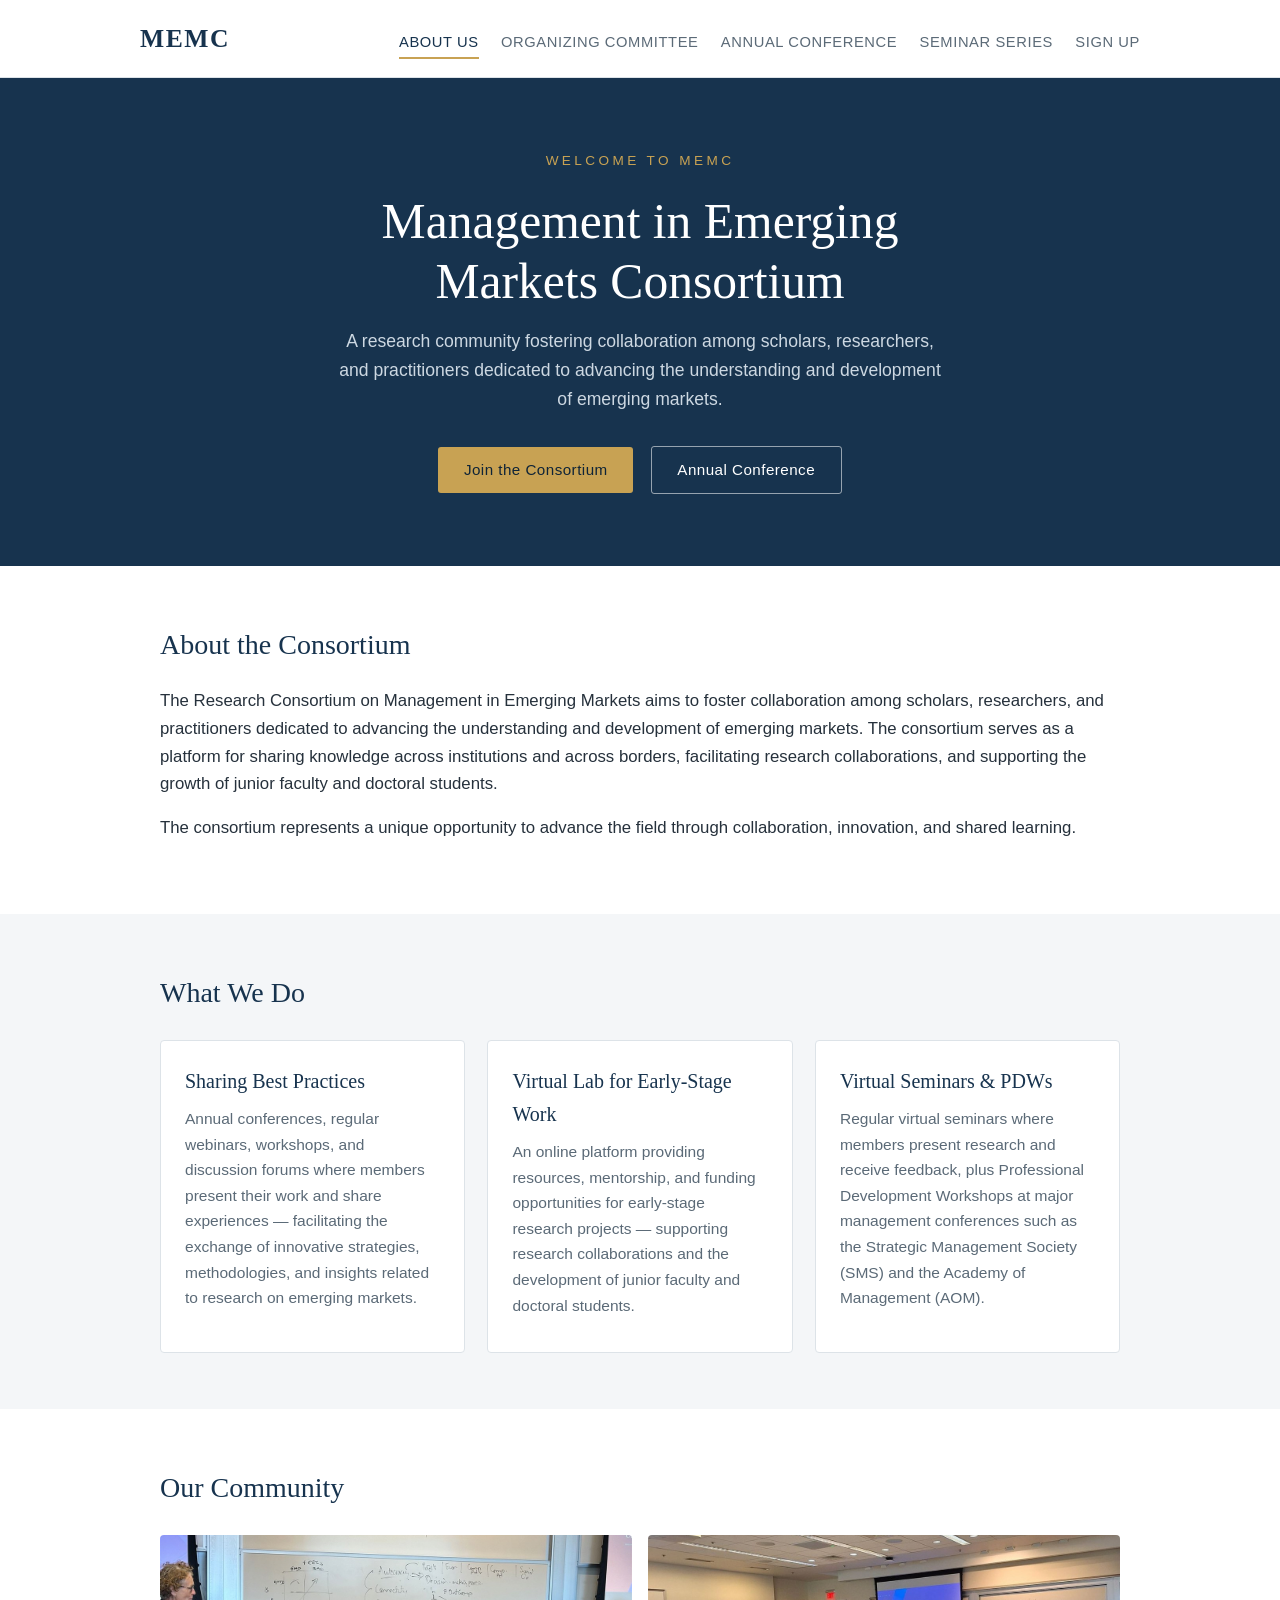
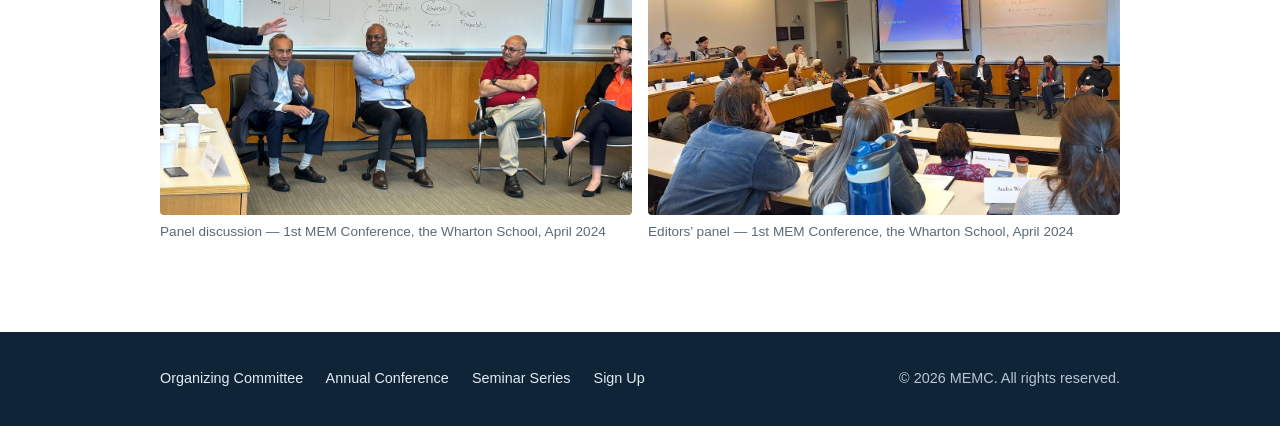
==== docs/index.html @ a93bfbc0 "Replace 2024 conference photos with resized, renamed versions New panel-discussion and editors-panel" ====
<!DOCTYPE html>
<html lang="en">
<head>
  <meta charset="utf-8">
  <meta name="viewport" content="width=device-width, initial-scale=1">
  <title>MEMC — Management in Emerging Markets Consortium</title>
  <meta name="description" content="The Research Consortium on Management in Emerging Markets fosters collaboration among scholars, researchers, and practitioners dedicated to advancing the understanding and development of emerging markets.">
  <link rel="stylesheet" href="css/style.css">
</head>
<body>

<!-- Site navigation. If you change it, make the same change on every page
     (committee.html, conference.html, seminars.html, signup.html). -->
<header>
  <div class="wrap header-inner">
    <a class="wordmark" href="index.html">MEMC</a>
    <nav>
      <a href="index.html" class="current">About Us</a>
      <a href="committee.html">Organizing Committee</a>
      <a href="conference.html">Annual Conference</a>
      <a href="seminars.html">Seminar Series</a>
      <a href="signup.html">Sign Up</a>
    </nav>
  </div>
</header>

<div class="hero">
  <div class="wrap">
    <div class="kicker">Welcome to MEMC</div>
    <h1>Management in Emerging<br>Markets Consortium</h1>
    <p>A research community fostering collaboration among scholars, researchers,
       and practitioners dedicated to advancing the understanding and development
       of emerging markets.</p>
    <a class="btn btn-solid" href="signup.html">Join the Consortium</a>
    <a class="btn btn-ghost" href="conference.html">Annual Conference</a>
  </div>
</div>

<section>
  <div class="wrap">
    <h2>About the Consortium</h2>
    <p>The Research Consortium on Management in Emerging Markets aims to foster
       collaboration among scholars, researchers, and practitioners dedicated to
       advancing the understanding and development of emerging markets. The
       consortium serves as a platform for sharing knowledge across institutions
       and across borders, facilitating research collaborations, and supporting
       the growth of junior faculty and doctoral students.</p>
    <p>The consortium represents a unique opportunity to advance the field
       through collaboration, innovation, and shared learning.</p>
  </div>
</section>

<section class="tint">
  <div class="wrap">
    <h2>What We Do</h2>
    <div class="cards">
      <div class="card">
        <h3>Sharing Best Practices</h3>
        <p>Annual conferences, regular webinars, workshops, and discussion
           forums where members present their work and share experiences —
           facilitating the exchange of innovative strategies, methodologies,
           and insights related to research on emerging markets.</p>
      </div>
      <div class="card">
        <h3>Virtual Lab for Early-Stage Work</h3>
        <p>An online platform providing resources, mentorship, and funding
           opportunities for early-stage research projects — supporting research
           collaborations and the development of junior faculty and doctoral
           students.</p>
      </div>
      <div class="card">
        <h3>Virtual Seminars &amp; PDWs</h3>
        <p>Regular virtual seminars where members present research and receive
           feedback, plus Professional Development Workshops at major management
           conferences such as the Strategic Management Society (SMS) and the
           Academy of Management (AOM).</p>
      </div>
    </div>
  </div>
</section>

<section>
  <div class="wrap">
    <h2>Our Community</h2>
    <div class="photos">
      <figure>
        <img src="images/conference-panel-discussion-2024.jpg" alt="Panel discussion at the 1st MEM Conference at the Wharton School, April 2024">
        <figcaption>Panel discussion — 1st MEM Conference, the Wharton School, April 2024</figcaption>
      </figure>
      <figure>
        <img src="images/conference-editors-panel-2024.jpg" alt="Editors' panel at the 1st MEM Conference at the Wharton School, April 2024">
        <figcaption>Editors&rsquo; panel — 1st MEM Conference, the Wharton School, April 2024</figcaption>
      </figure>
    </div>
  </div>
</section>

<footer>
  <div class="wrap footer-inner">
    <div>
      <a href="committee.html">Organizing Committee</a>
      <a href="conference.html">Annual Conference</a>
      <a href="seminars.html">Seminar Series</a>
      <a href="signup.html">Sign Up</a>
    </div>
    <div>&copy; 2026 MEMC. All rights reserved.</div>
  </div>
</footer>

</body>
</html>
---- docs/css/style.css ----
/* ==========================================================================
   MEMC website stylesheet
   Shared by every page. Colors and fonts are defined once, here.
   ========================================================================== */

:root {
  --navy: #17334e;        /* headers, footer, buttons */
  --navy-dark: #0f2437;
  --gold: #c8a253;        /* small accents */
  --ink: #26313c;         /* body text */
  --muted: #5b6a77;       /* secondary text */
  --paper: #ffffff;
  --paper-tint: #f4f6f8;  /* alternating section background */
  --line: #dde3e8;
  --serif: Georgia, "Times New Roman", serif;
  --sans: -apple-system, BlinkMacSystemFont, "Segoe UI", Roboto, Helvetica, Arial, sans-serif;
}

* { margin: 0; padding: 0; box-sizing: border-box; }

body {
  font-family: var(--sans);
  color: var(--ink);
  background: var(--paper);
  line-height: 1.65;
  font-size: 1.05rem;
}

img { max-width: 100%; display: block; }

.wrap { max-width: 1000px; margin: 0 auto; padding: 0 1.25rem; }

/* --- Header / navigation ------------------------------------------------ */

header {
  border-bottom: 1px solid var(--line);
  background: var(--paper);
}

.header-inner {
  display: flex;
  flex-wrap: wrap;
  align-items: baseline;
  justify-content: space-between;
  gap: 0.5rem 2rem;
  padding: 1.1rem 0;
}

.wordmark {
  font-family: var(--serif);
  font-size: 1.6rem;
  font-weight: bold;
  letter-spacing: 0.06em;
  color: var(--navy);
  text-decoration: none;
}

nav { display: flex; flex-wrap: wrap; gap: 0.25rem 1.4rem; }

nav a {
  color: var(--muted);
  text-decoration: none;
  font-size: 0.92rem;
  letter-spacing: 0.04em;
  text-transform: uppercase;
  padding: 0.2rem 0;
  border-bottom: 2px solid transparent;
}

nav a:hover { color: var(--navy); }
nav a.current { color: var(--navy); border-bottom-color: var(--gold); }

/* --- Hero (home page) --------------------------------------------------- */

.hero {
  background: var(--navy);
  color: #fff;
  padding: 4.5rem 0 4rem;
  text-align: center;
}

.hero h1 {
  font-family: var(--serif);
  font-size: clamp(2rem, 5vw, 3.1rem);
  font-weight: normal;
  line-height: 1.2;
  margin-bottom: 1rem;
}

.hero p {
  max-width: 620px;
  margin: 0 auto 2rem;
  color: #cdd8e2;
  font-size: 1.1rem;
}

.hero .kicker {
  text-transform: uppercase;
  letter-spacing: 0.25em;
  font-size: 0.85rem;
  color: var(--gold);
  margin-bottom: 1.2rem;
}

/* --- Buttons ------------------------------------------------------------ */

.btn {
  display: inline-block;
  padding: 0.65rem 1.6rem;
  margin: 0 0.4rem 0.5rem;
  text-decoration: none;
  font-size: 0.95rem;
  letter-spacing: 0.03em;
  border-radius: 3px;
}

.btn-solid { background: var(--gold); color: var(--navy-dark); }
.btn-solid:hover { filter: brightness(1.06); }
.btn-ghost { border: 1px solid rgba(255,255,255,0.55); color: #fff; }
.btn-ghost:hover { border-color: #fff; }
.btn-navy { background: var(--navy); color: #fff; }
.btn-navy:hover { background: var(--navy-dark); }

/* --- Page sections ------------------------------------------------------ */

section { padding: 3.5rem 0; }
section.tint { background: var(--paper-tint); }

h2 {
  font-family: var(--serif);
  font-size: 1.75rem;
  font-weight: normal;
  color: var(--navy);
  margin-bottom: 1.2rem;
}

h3 {
  font-family: var(--serif);
  font-size: 1.25rem;
  font-weight: normal;
  color: var(--navy);
  margin: 1.6rem 0 0.5rem;
}

section p { margin-bottom: 1rem; }
section ul { margin: 0 0 1rem 1.4rem; }

.page-title {
  background: var(--paper-tint);
  border-bottom: 1px solid var(--line);
  padding: 2.6rem 0;
}

.page-title h1 {
  font-family: var(--serif);
  font-weight: normal;
  font-size: 2.2rem;
  color: var(--navy);
}

.page-title p { color: var(--muted); margin-top: 0.4rem; }

/* --- Card grid (programs, committee) ------------------------------------ */

.cards {
  display: grid;
  grid-template-columns: repeat(auto-fit, minmax(260px, 1fr));
  gap: 1.4rem;
  margin-top: 1.5rem;
}

.card {
  background: var(--paper);
  border: 1px solid var(--line);
  border-radius: 4px;
  padding: 1.5rem;
}

.card h3 { margin-top: 0; }
.card p { font-size: 0.97rem; color: var(--muted); margin-bottom: 0.6rem; }

/* --- Committee member cards --------------------------------------------- */

.person {
  text-align: center;
  padding: 1.75rem 1.25rem;
}

.person img,
.person .initials {
  width: 130px;
  height: 130px;
  border-radius: 50%;
  object-fit: cover;
  margin: 0 auto 1rem;
}

.person .initials {
  display: flex;
  align-items: center;
  justify-content: center;
  background: var(--navy);
  color: #fff;
  font-family: var(--serif);
  font-size: 2.2rem;
}

.person .name { font-weight: 600; color: var(--navy); }
.person .role { font-size: 0.92rem; color: var(--muted); }

/* --- Event / seminar listings ------------------------------------------- */

.event {
  border-left: 3px solid var(--gold);
  padding: 0.2rem 0 0.2rem 1.2rem;
  margin: 1.4rem 0;
}

.event .when { font-size: 0.9rem; color: var(--muted); text-transform: uppercase; letter-spacing: 0.05em; }
.event .what { font-weight: 600; color: var(--navy); }
.event p { margin: 0.2rem 0 0; font-size: 0.97rem; }

/* --- Photo band ---------------------------------------------------------- */

.photos {
  display: grid;
  grid-template-columns: repeat(auto-fit, minmax(280px, 1fr));
  gap: 1rem;
  margin-top: 1.5rem;
}

.photos figure img { border-radius: 4px; width: 100%; height: 280px; object-fit: cover; }
.photos figcaption { font-size: 0.85rem; color: var(--muted); margin-top: 0.4rem; }

/* --- Embedded Google Form ------------------------------------------------ */

.form-embed { max-width: 760px; }
.form-embed iframe { width: 100%; border: 1px solid var(--line); border-radius: 4px; }

/* --- Footer -------------------------------------------------------------- */

footer {
  background: var(--navy-dark);
  color: #b9c6d2;
  padding: 2.2rem 0;
  margin-top: 2rem;
  font-size: 0.9rem;
}

.footer-inner { display: flex; flex-wrap: wrap; justify-content: space-between; gap: 1rem; }
footer a { color: #e3ebf2; text-decoration: none; margin-right: 1.2rem; }
footer a:hover { text-decoration: underline; }
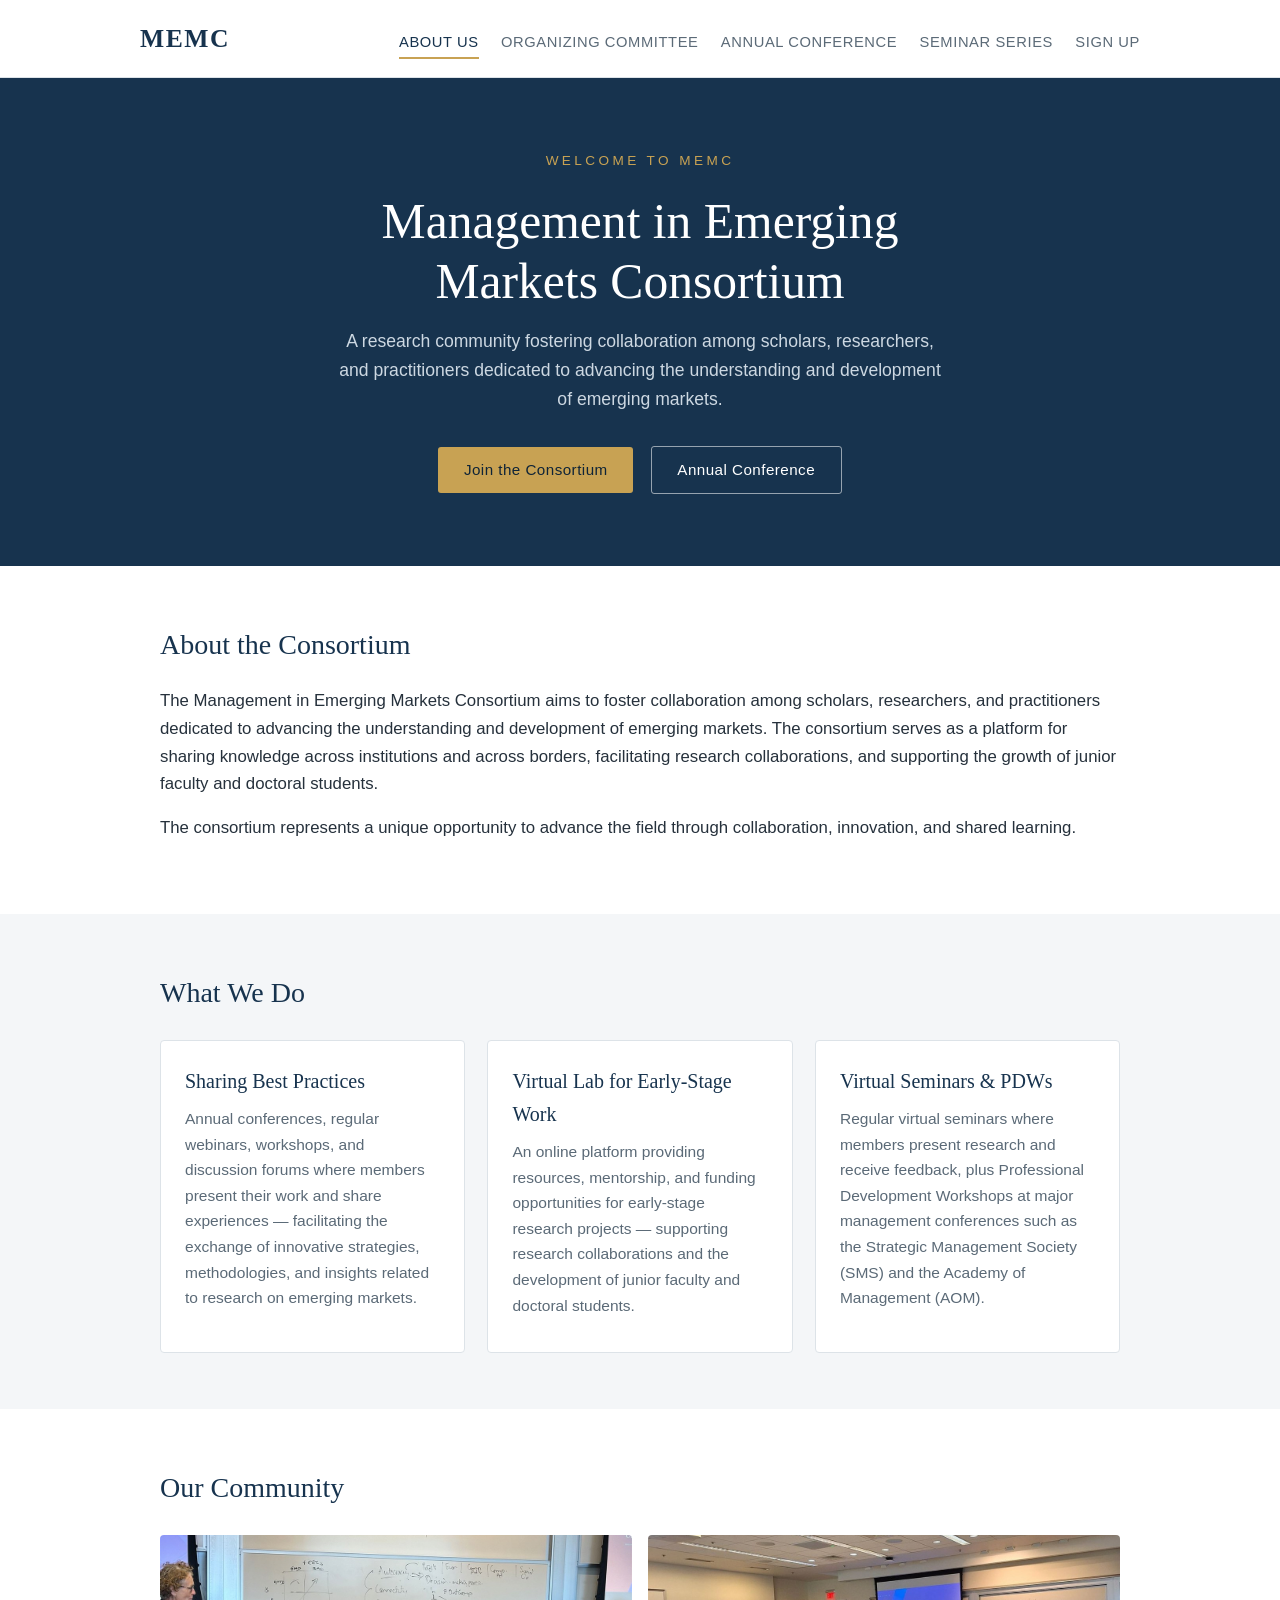
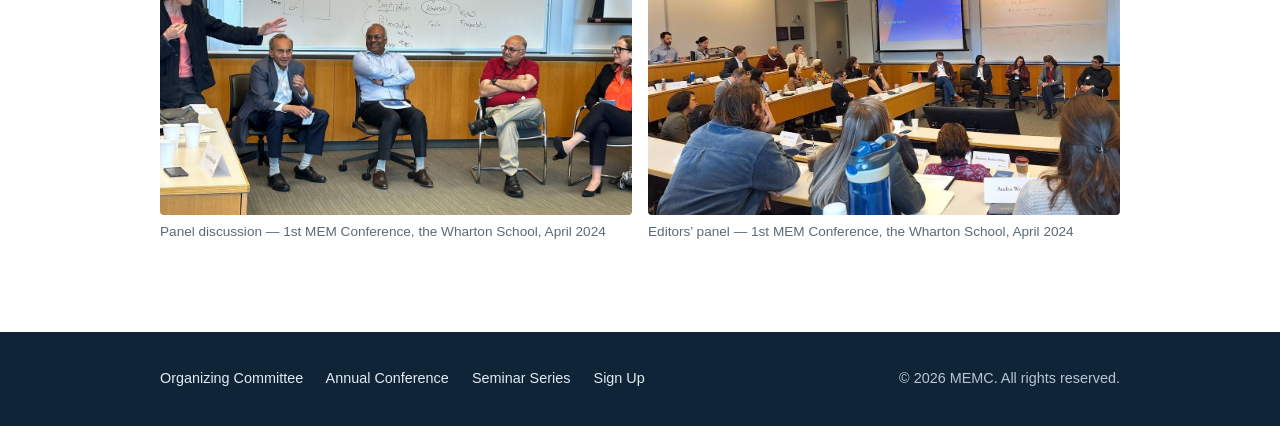
==== commit 30c24b25: "Use the consortium's correct name on the landing page Replace "The Research Consortium on Management" ====
--- a/docs/index.html
+++ b/docs/index.html
@@ -4,7 +4,7 @@
   <meta charset="utf-8">
   <meta name="viewport" content="width=device-width, initial-scale=1">
   <title>MEMC — Management in Emerging Markets Consortium</title>
-  <meta name="description" content="The Research Consortium on Management in Emerging Markets fosters collaboration among scholars, researchers, and practitioners dedicated to advancing the understanding and development of emerging markets.">
+  <meta name="description" content="The Management in Emerging Markets Consortium fosters collaboration among scholars, researchers, and practitioners dedicated to advancing the understanding and development of emerging markets.">
   <link rel="stylesheet" href="css/style.css">
 </head>
 <body>
@@ -39,7 +39,7 @@
 <section>
   <div class="wrap">
     <h2>About the Consortium</h2>
-    <p>The Research Consortium on Management in Emerging Markets aims to foster
+    <p>The Management in Emerging Markets Consortium aims to foster
        collaboration among scholars, researchers, and practitioners dedicated to
        advancing the understanding and development of emerging markets. The
        consortium serves as a platform for sharing knowledge across institutions
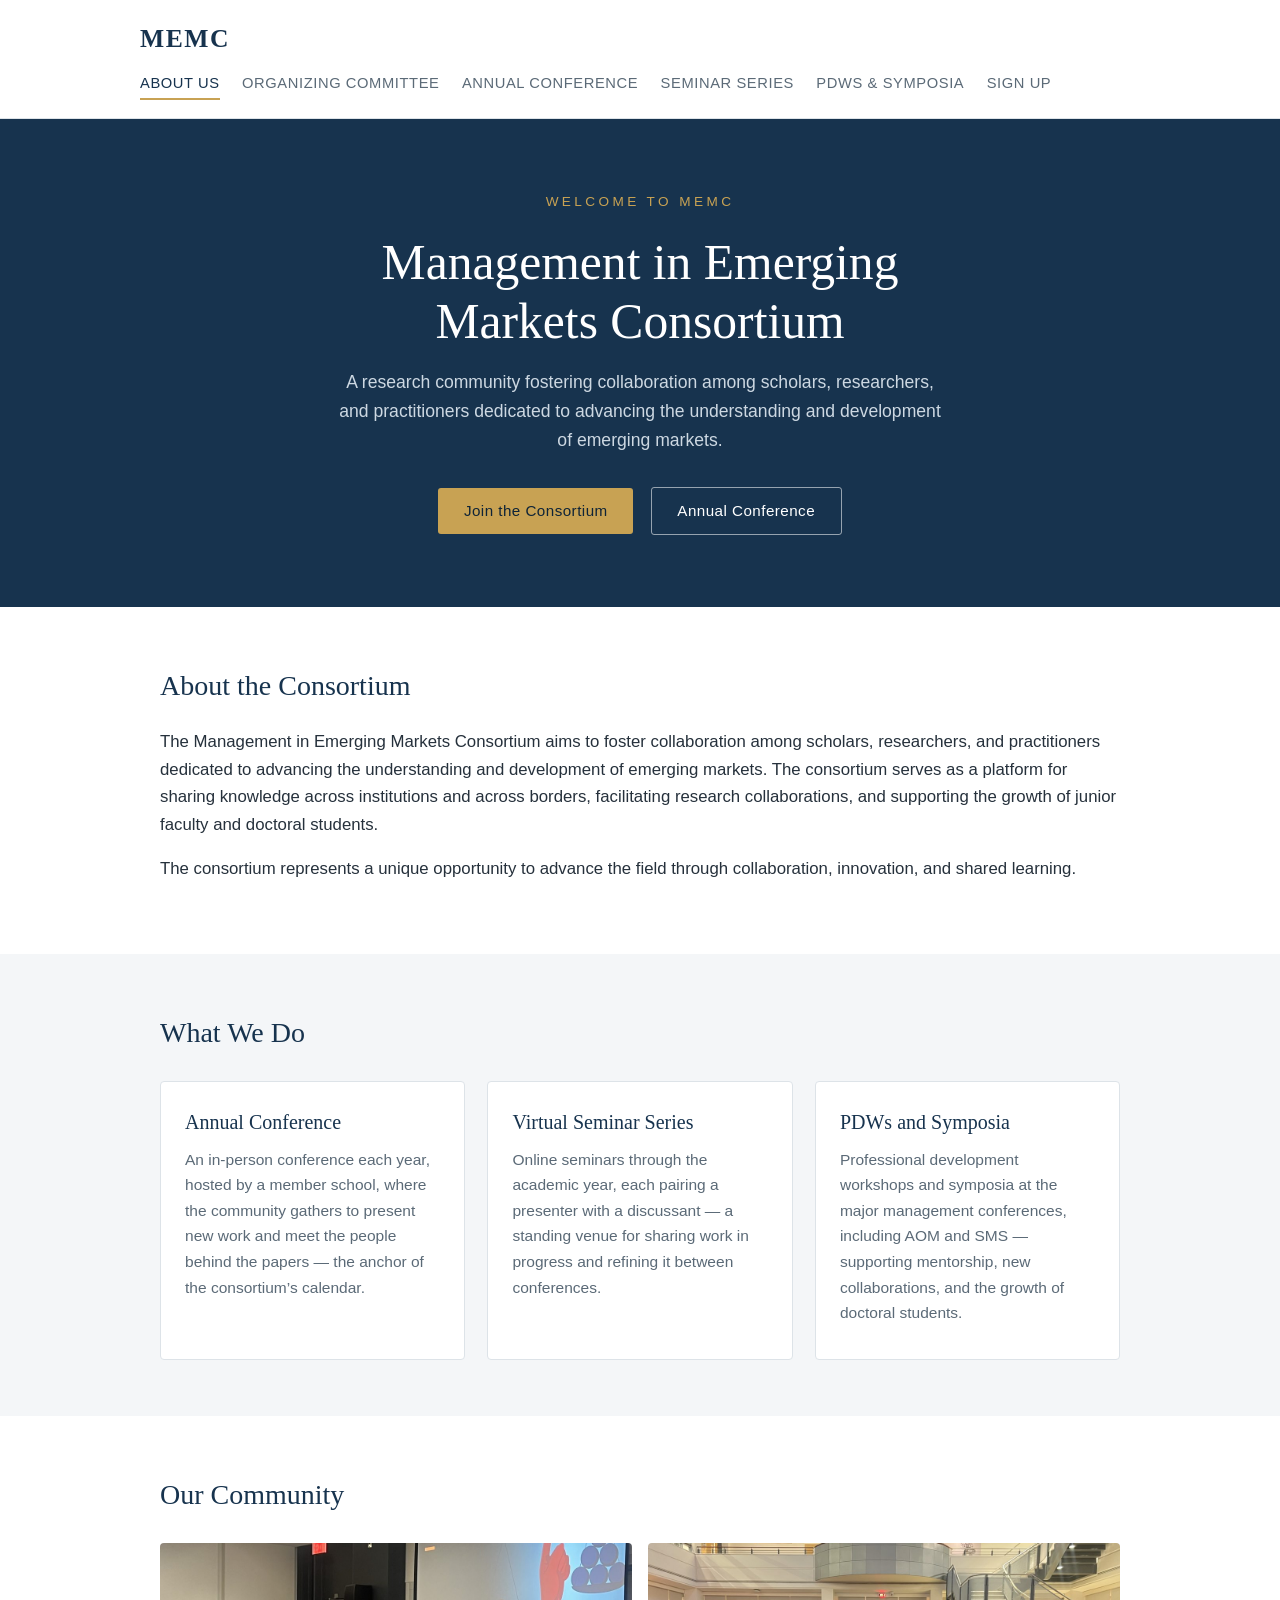
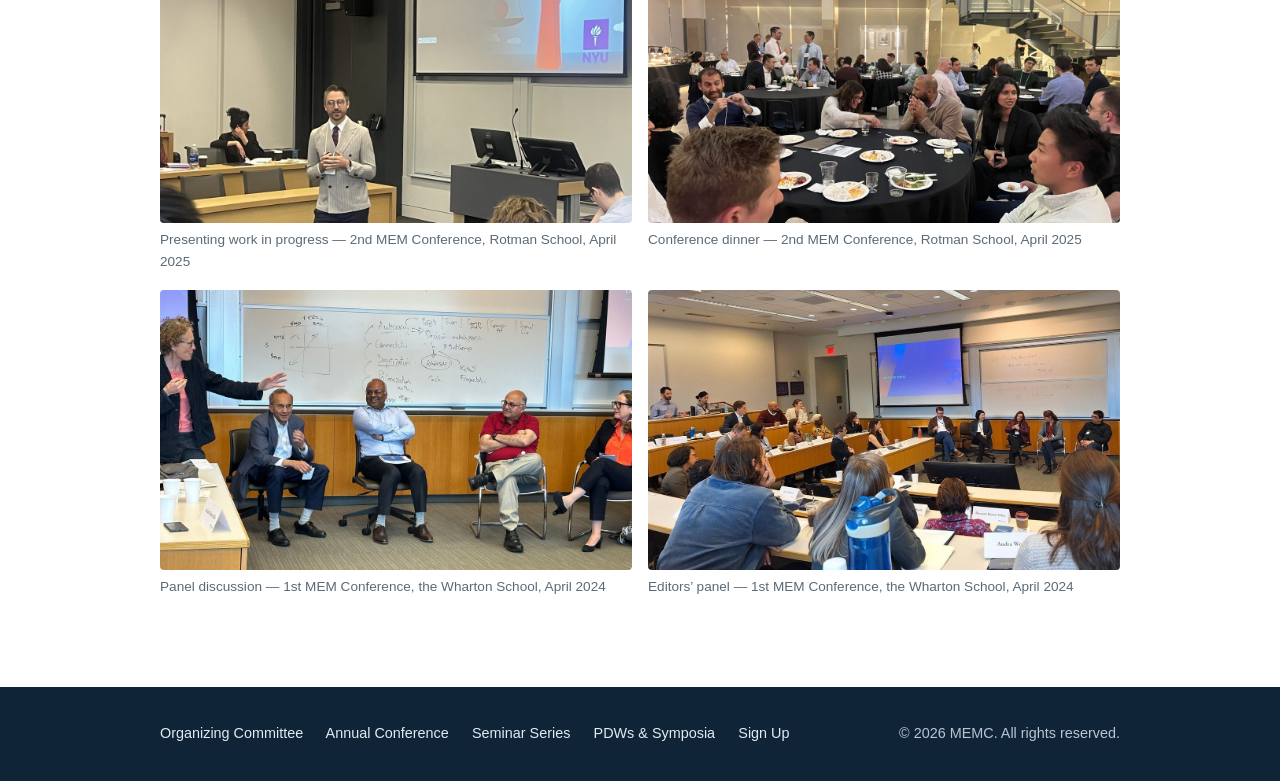
==== commit 1f997db9: "Add PDWs & Symposia page, 2026/2025 conference agendas, rework What We Do Conference page: the 2026 " ====
--- a/docs/index.html
+++ b/docs/index.html
@@ -10,7 +10,8 @@
 <body>
 
 <!-- Site navigation. If you change it, make the same change on every page
-     (committee.html, conference.html, seminars.html, signup.html). -->
+     (committee.html, conference.html, seminars.html, pdws-symposia.html,
+     signup.html). -->
 <header>
   <div class="wrap header-inner">
     <a class="wordmark" href="index.html">MEMC</a>
@@ -19,6 +20,7 @@
       <a href="committee.html">Organizing Committee</a>
       <a href="conference.html">Annual Conference</a>
       <a href="seminars.html">Seminar Series</a>
+      <a href="pdws-symposia.html">PDWs &amp; Symposia</a>
       <a href="signup.html">Sign Up</a>
     </nav>
   </div>
@@ -53,27 +55,29 @@
 <section class="tint">
   <div class="wrap">
     <h2>What We Do</h2>
+
+    <!-- HOW TO UPDATE: add a card only when an activity is actually running.
+         Ideas the committee has discussed but not yet launched do not belong
+         on this page. -->
     <div class="cards">
       <div class="card">
-        <h3>Sharing Best Practices</h3>
-        <p>Annual conferences, regular webinars, workshops, and discussion
-           forums where members present their work and share experiences —
-           facilitating the exchange of innovative strategies, methodologies,
-           and insights related to research on emerging markets.</p>
+        <h3>Annual Conference</h3>
+        <p>An in-person conference each year, hosted by a member school, where
+           the community gathers to present new work and meet the people behind
+           the papers &mdash; the anchor of the consortium&rsquo;s calendar.</p>
       </div>
       <div class="card">
-        <h3>Virtual Lab for Early-Stage Work</h3>
-        <p>An online platform providing resources, mentorship, and funding
-           opportunities for early-stage research projects — supporting research
-           collaborations and the development of junior faculty and doctoral
-           students.</p>
+        <h3>Virtual Seminar Series</h3>
+        <p>Online seminars through the academic year, each pairing a presenter
+           with a discussant &mdash; a standing venue for sharing work in
+           progress and refining it between conferences.</p>
       </div>
       <div class="card">
-        <h3>Virtual Seminars &amp; PDWs</h3>
-        <p>Regular virtual seminars where members present research and receive
-           feedback, plus Professional Development Workshops at major management
-           conferences such as the Strategic Management Society (SMS) and the
-           Academy of Management (AOM).</p>
+        <h3>PDWs and Symposia</h3>
+        <p>Professional development workshops and symposia at the major
+           management conferences, including AOM and SMS &mdash; supporting
+           mentorship, new collaborations, and the growth of doctoral
+           students.</p>
       </div>
     </div>
   </div>
@@ -82,7 +86,16 @@
 <section>
   <div class="wrap">
     <h2>Our Community</h2>
-    <div class="photos">
+    <!-- Newest conference photos first. Two per conference keeps the grid even. -->
+    <div class="photos photos-2x2">
+      <figure>
+        <img src="images/conference-presentation-2025.jpg" alt="A presenter speaking beside a projected slide at the 2nd MEM Conference, Rotman School, April 2025">
+        <figcaption>Presenting work in progress &mdash; 2nd MEM Conference, Rotman School, April 2025</figcaption>
+      </figure>
+      <figure>
+        <img src="images/conference-dinner-2025.jpg" alt="Attendees talking around dinner tables at the 2nd MEM Conference, Rotman School, April 2025">
+        <figcaption>Conference dinner &mdash; 2nd MEM Conference, Rotman School, April 2025</figcaption>
+      </figure>
       <figure>
         <img src="images/conference-panel-discussion-2024.jpg" alt="Panel discussion at the 1st MEM Conference at the Wharton School, April 2024">
         <figcaption>Panel discussion — 1st MEM Conference, the Wharton School, April 2024</figcaption>
@@ -101,6 +114,7 @@
       <a href="committee.html">Organizing Committee</a>
       <a href="conference.html">Annual Conference</a>
       <a href="seminars.html">Seminar Series</a>
+      <a href="pdws-symposia.html">PDWs &amp; Symposia</a>
       <a href="signup.html">Sign Up</a>
     </div>
     <div>&copy; 2026 MEMC. All rights reserved.</div>
--- a/docs/css/style.css
+++ b/docs/css/style.css
@@ -219,6 +219,82 @@
 .event .when { font-size: 0.9rem; color: var(--muted); text-transform: uppercase; letter-spacing: 0.05em; }
 .event .what { font-weight: 600; color: var(--navy); }
 .event p { margin: 0.2rem 0 0; font-size: 0.97rem; }
+.event ul { margin: 0.4rem 0 0 1.3rem; font-size: 0.97rem; }
+.event li { margin-bottom: 0.15rem; }
+
+/* Session abstract: serif body under a small label, to set it apart from the
+   surrounding details (venue, organizers, name lists). */
+.abstract-label {
+  margin-top: 0.9rem !important;
+  font-size: 0.78rem;
+  text-transform: uppercase;
+  letter-spacing: 0.1em;
+  color: var(--muted);
+}
+
+.abstract {
+  font-family: var(--serif);
+  font-size: 1rem !important;
+  line-height: 1.6;
+  margin-top: 0.15rem !important;
+}
+
+/* Group headings inside a toggle ("Panelists", "Papers", ...). */
+.program .roster-head { font-weight: 600; color: var(--navy); margin-top: 0.8rem; }
+.program .roster-head:first-of-type { margin-top: 0.5rem; }
+
+/* --- Collapsible conference program -------------------------------------- */
+
+/* <details class="program"> starts closed; the browser handles expanding it. */
+.program { margin-top: 0.7rem; }
+
+.program > summary {
+  cursor: pointer;
+  display: inline-block;
+  font-size: 0.9rem;
+  letter-spacing: 0.04em;
+  text-transform: uppercase;
+  color: var(--navy);
+  padding: 0.15rem 0;
+  border-bottom: 1px dotted var(--gold);
+}
+
+.program > summary:hover { color: var(--navy-dark); }
+
+/* Sits under the agenda toggle, inside a past-conference entry. */
+.program-download { margin-top: 0.55rem; font-size: 0.97rem; }
+.program .organizers { font-size: 0.97rem; color: var(--muted); margin: 0.9rem 0 0; }
+.program h3 { font-size: 1.1rem; margin: 1.4rem 0 0.3rem; }
+
+.agenda .slot {
+  display: grid;
+  grid-template-columns: 11rem 1fr;
+  gap: 0 1.2rem;
+  padding: 0.8rem 0;
+  border-top: 1px solid var(--line);
+}
+
+.agenda .time {
+  font-size: 0.88rem;
+  color: var(--muted);
+  text-transform: uppercase;
+  letter-spacing: 0.04em;
+}
+
+.agenda .title { font-weight: 600; color: var(--navy); font-size: 0.97rem; }
+.agenda .item p { margin: 0.15rem 0 0; font-size: 0.95rem; color: var(--muted); }
+.agenda .item ul { margin: 0.4rem 0 0 1.2rem; font-size: 0.95rem; }
+.agenda .item li { margin-bottom: 0.35rem; }
+
+/* Parallel tracks within one time slot (2025 conference). */
+.agenda .subsession { margin-top: 0.6rem; }
+.agenda .subtitle { font-size: 0.95rem; font-weight: 600; color: var(--ink); }
+
+/* Stack the time above the session on narrow screens. */
+@media (max-width: 620px) {
+  .agenda .slot { grid-template-columns: 1fr; }
+  .agenda .time { margin-bottom: 0.15rem; }
+}
 
 /* --- Photo band ---------------------------------------------------------- */
 
@@ -230,6 +306,13 @@
 }
 
 .photos figure img { border-radius: 4px; width: 100%; height: 280px; object-fit: cover; }
+
+/* Four photos in a 2x2 block, same picture size as the two-photo band. */
+.photos-2x2 { grid-template-columns: repeat(2, 1fr); }
+
+@media (max-width: 620px) {
+  .photos-2x2 { grid-template-columns: 1fr; }
+}
 .photos figcaption { font-size: 0.85rem; color: var(--muted); margin-top: 0.4rem; }
 
 /* --- Embedded Google Form ------------------------------------------------ */
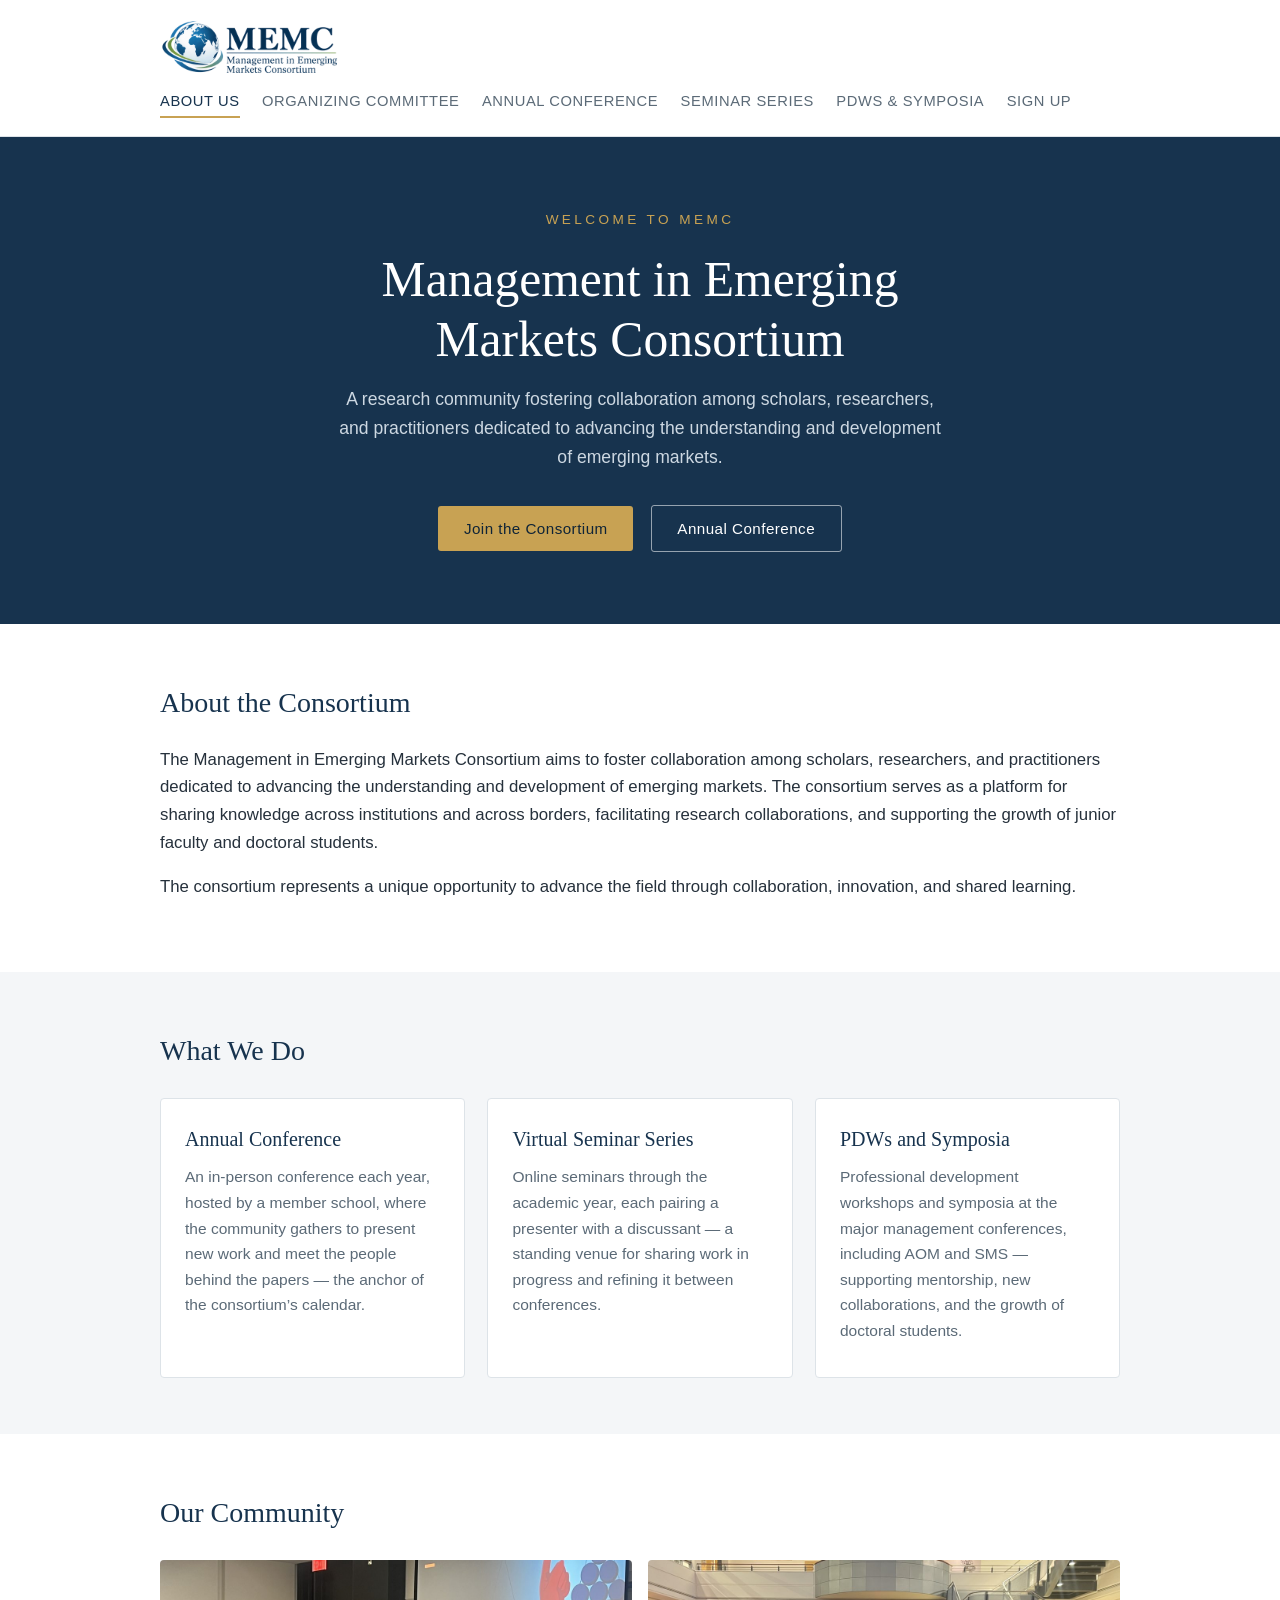
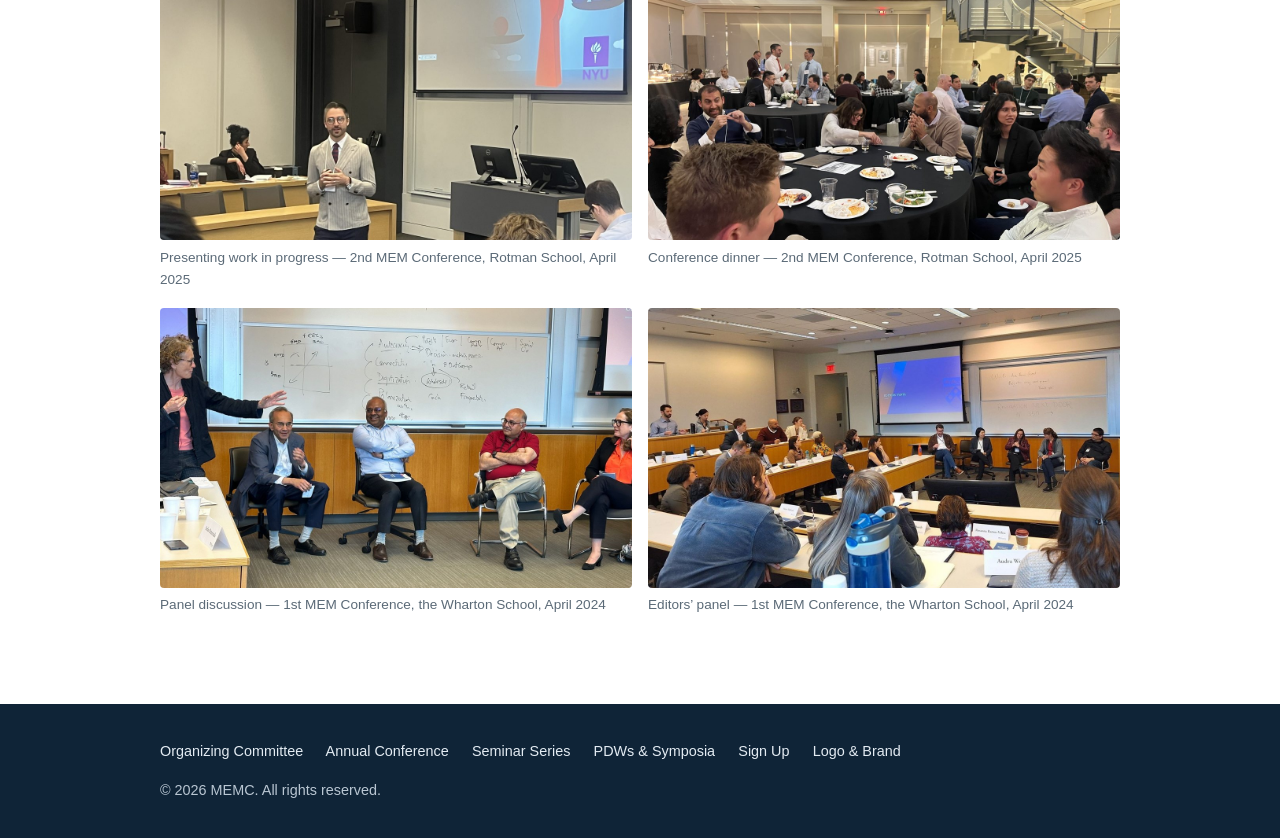
==== commit 96b6f148: "Add the MEMC logo to every page header and a Logo & Brand page The header wordmark is now the logo i" ====
--- a/docs/index.html
+++ b/docs/index.html
@@ -11,10 +11,10 @@
 
 <!-- Site navigation. If you change it, make the same change on every page
      (committee.html, conference.html, seminars.html, pdws-symposia.html,
-     signup.html). -->
+     signup.html, brand.html). -->
 <header>
   <div class="wrap header-inner">
-    <a class="wordmark" href="index.html">MEMC</a>
+    <a class="wordmark" href="index.html"><img src="images/memc-logo-small.png" alt="MEMC &mdash; Management in Emerging Markets Consortium"></a>
     <nav>
       <a href="index.html" class="current">About Us</a>
       <a href="committee.html">Organizing Committee</a>
@@ -116,6 +116,7 @@
       <a href="seminars.html">Seminar Series</a>
       <a href="pdws-symposia.html">PDWs &amp; Symposia</a>
       <a href="signup.html">Sign Up</a>
+      <a href="brand.html">Logo &amp; Brand</a>
     </div>
     <div>&copy; 2026 MEMC. All rights reserved.</div>
   </div>
--- a/docs/css/style.css
+++ b/docs/css/style.css
@@ -40,10 +40,11 @@
 .header-inner {
   display: flex;
   flex-wrap: wrap;
-  align-items: baseline;
+  align-items: center;
   justify-content: space-between;
   gap: 0.5rem 2rem;
-  padding: 1.1rem 0;
+  padding-top: 1.1rem;
+  padding-bottom: 1.1rem;
 }
 
 .wordmark {
@@ -54,6 +55,9 @@
   color: var(--navy);
   text-decoration: none;
 }
+
+/* The logo image inside the wordmark link (top-left of every page). */
+.wordmark img { height: 60px; width: auto; }
 
 nav { display: flex; flex-wrap: wrap; gap: 0.25rem 1.4rem; }
 
@@ -222,16 +226,8 @@
 .event ul { margin: 0.4rem 0 0 1.3rem; font-size: 0.97rem; }
 .event li { margin-bottom: 0.15rem; }
 
-/* Session abstract: serif body under a small label, to set it apart from the
-   surrounding details (venue, organizers, name lists). */
-.abstract-label {
-  margin-top: 0.9rem !important;
-  font-size: 0.78rem;
-  text-transform: uppercase;
-  letter-spacing: 0.1em;
-  color: var(--muted);
-}
-
+/* Session abstract: serif body, to set it apart from the surrounding details
+   (venue, organizers, name lists). Lives inside an "Abstract" toggle. */
 .abstract {
   font-family: var(--serif);
   font-size: 1rem !important;
@@ -320,6 +316,29 @@
 .form-embed { max-width: 760px; }
 .form-embed iframe { width: 100%; border: 1px solid var(--line); border-radius: 4px; }
 
+/* --- Logo & Brand page -------------------------------------------------- */
+
+.logo-panel {
+  background: var(--paper);
+  border: 1px solid var(--line);
+  border-radius: 4px;
+  padding: 2.5rem;
+  margin: 1.5rem 0;
+}
+
+.logo-panel img { width: 100%; max-width: 760px; margin: 0 auto; }
+
+.card .label {
+  font-size: 0.85rem;
+  text-transform: uppercase;
+  letter-spacing: 0.05em;
+  color: var(--muted);
+  margin-bottom: 0.2rem;
+}
+
+.card .label ~ .label { margin-top: 1rem; }
+.card .value { color: var(--ink); font-size: 1rem; margin-bottom: 0; }
+
 /* --- Footer -------------------------------------------------------------- */
 
 footer {
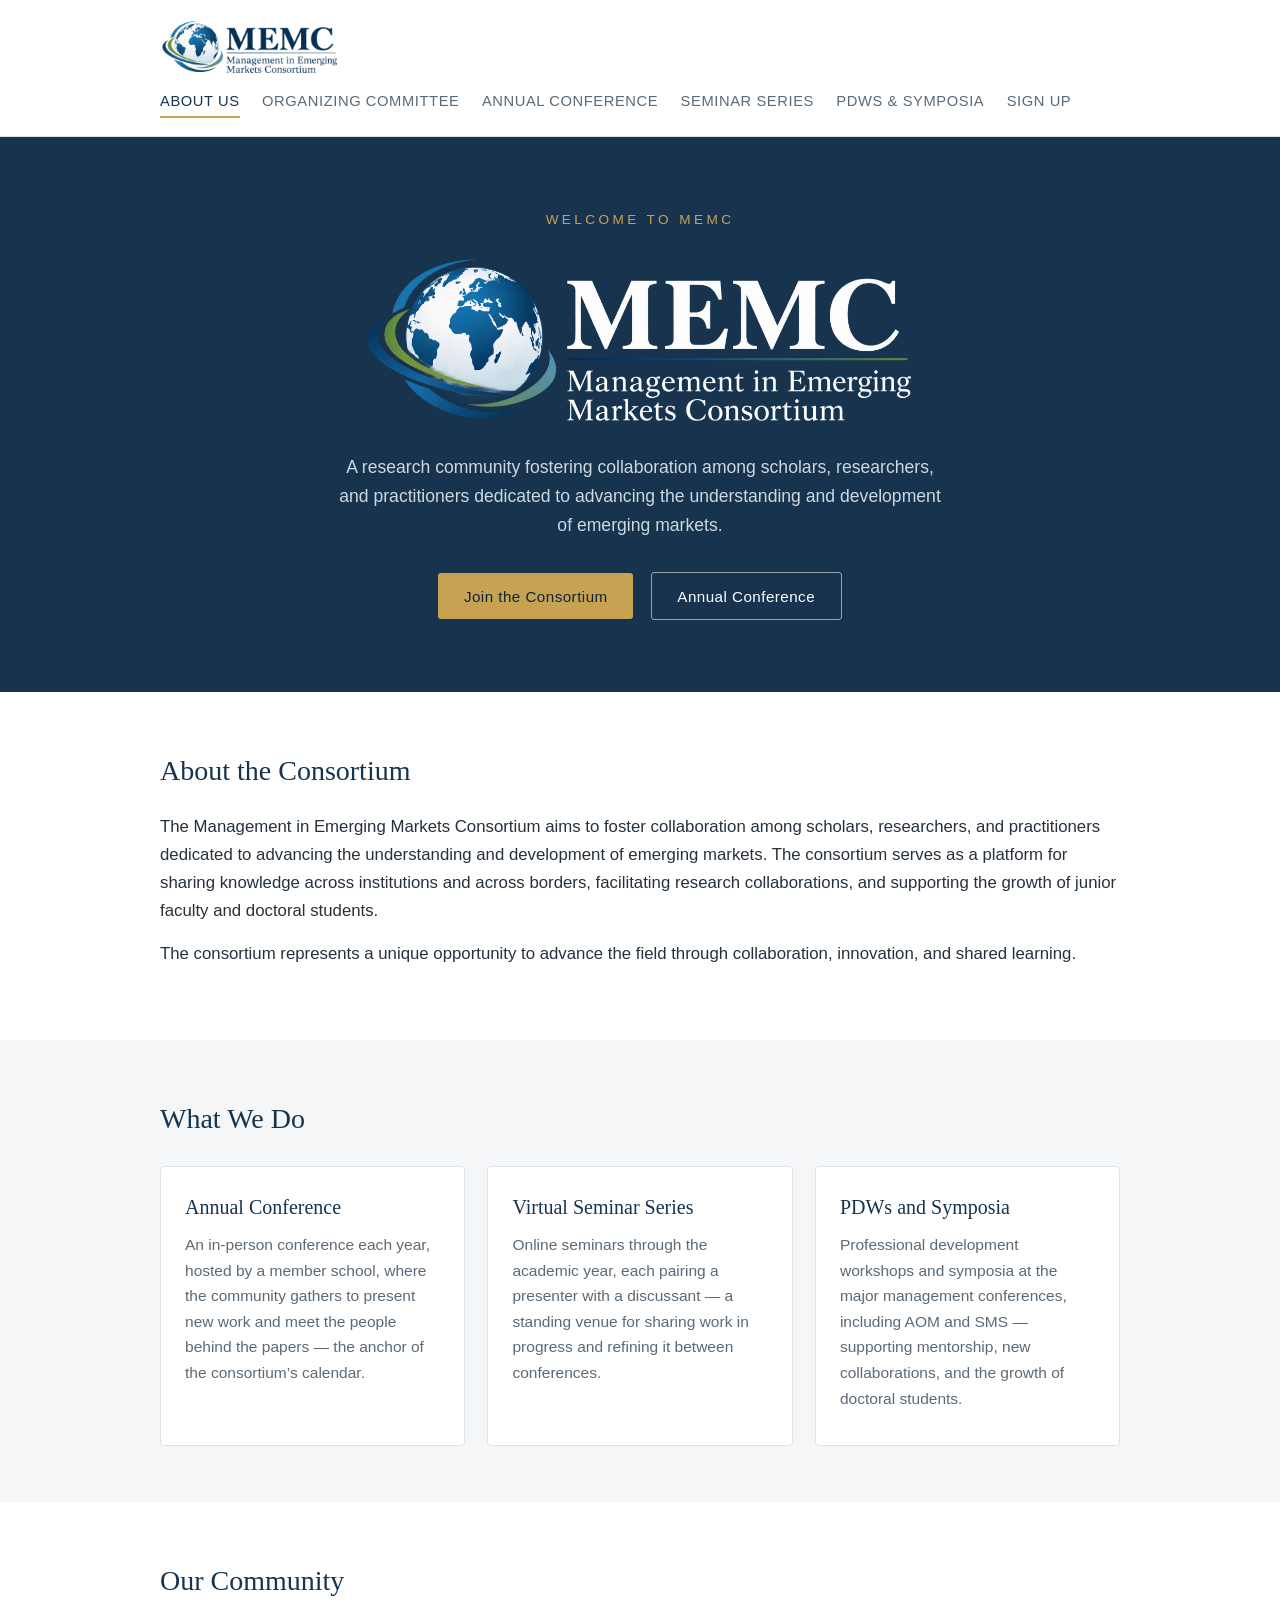
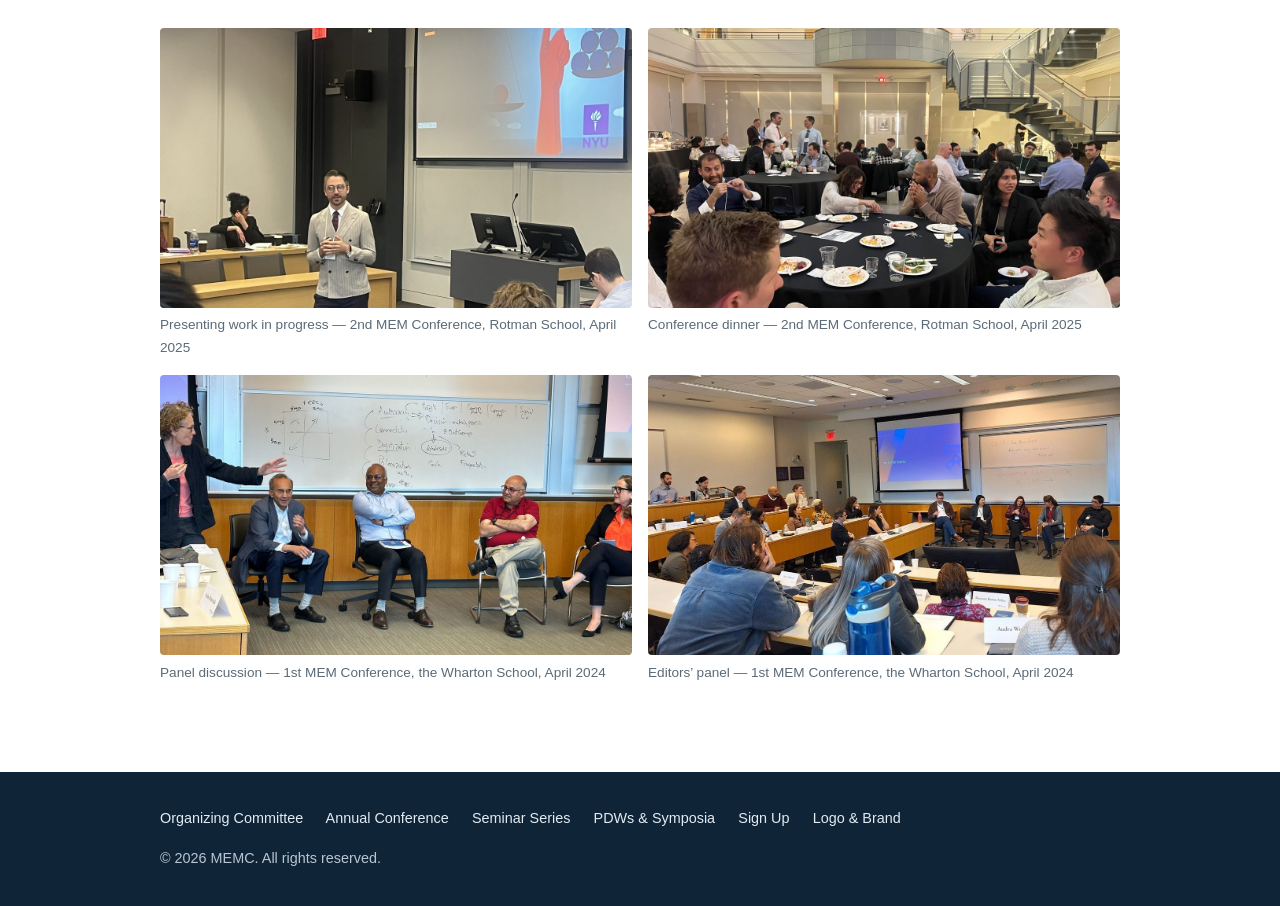
==== commit 9bf6da4b: "Add a white-lettered logo for dark backgrounds Used in place of the heading in the home page banner " ====
--- a/docs/index.html
+++ b/docs/index.html
@@ -29,7 +29,8 @@
 <div class="hero">
   <div class="wrap">
     <div class="kicker">Welcome to MEMC</div>
-    <h1>Management in Emerging<br>Markets Consortium</h1>
+    <!-- The white-lettered logo, made for dark backgrounds. -->
+    <h1><img class="hero-logo" src="images/memc-logo-white.png" alt="MEMC &mdash; Management in Emerging Markets Consortium"></h1>
     <p>A research community fostering collaboration among scholars, researchers,
        and practitioners dedicated to advancing the understanding and development
        of emerging markets.</p>
--- a/docs/css/style.css
+++ b/docs/css/style.css
@@ -98,6 +98,9 @@
   font-size: 1.1rem;
 }
 
+/* White-lettered logo in place of the banner heading. */
+.hero-logo { width: 100%; max-width: 560px; margin: 0 auto; }
+
 .hero .kicker {
   text-transform: uppercase;
   letter-spacing: 0.25em;
@@ -327,6 +330,7 @@
 }
 
 .logo-panel img { width: 100%; max-width: 760px; margin: 0 auto; }
+.logo-panel-dark { background: var(--navy); border-color: var(--navy); }
 
 .card .label {
   font-size: 0.85rem;
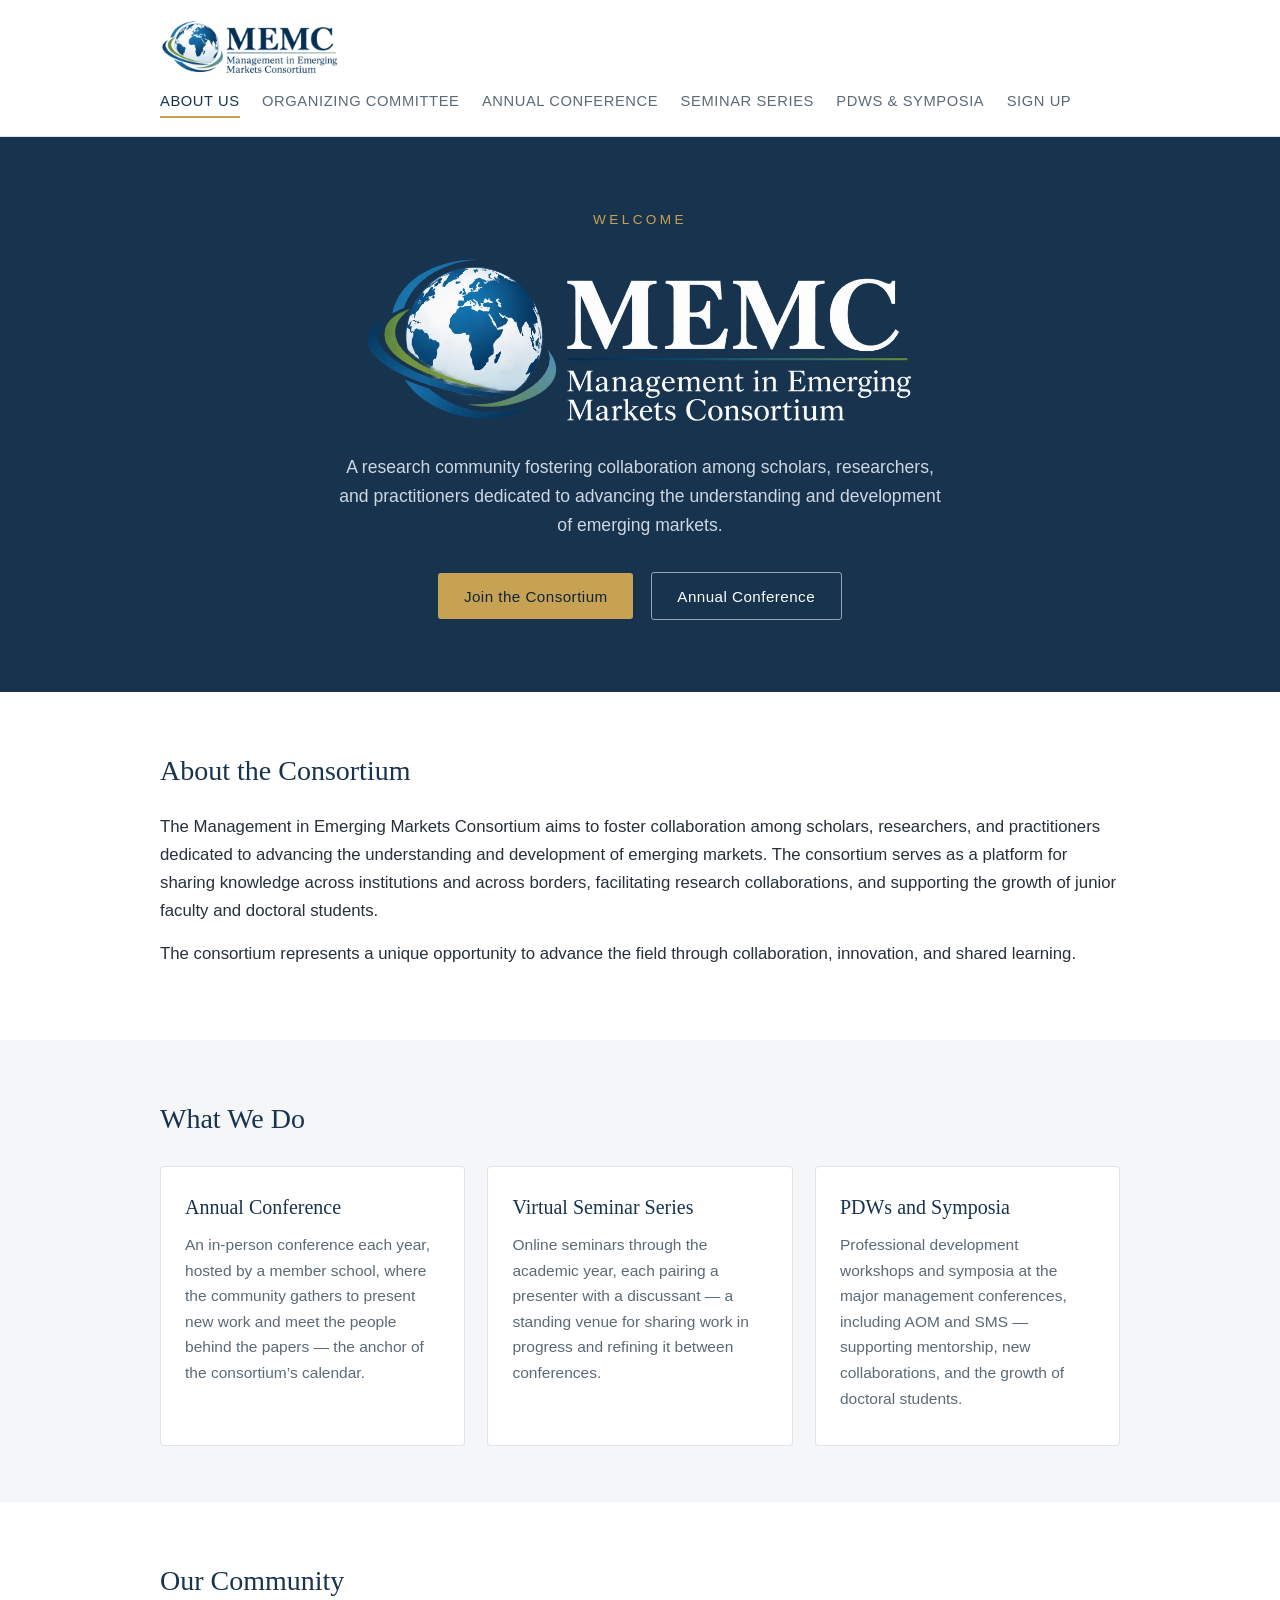
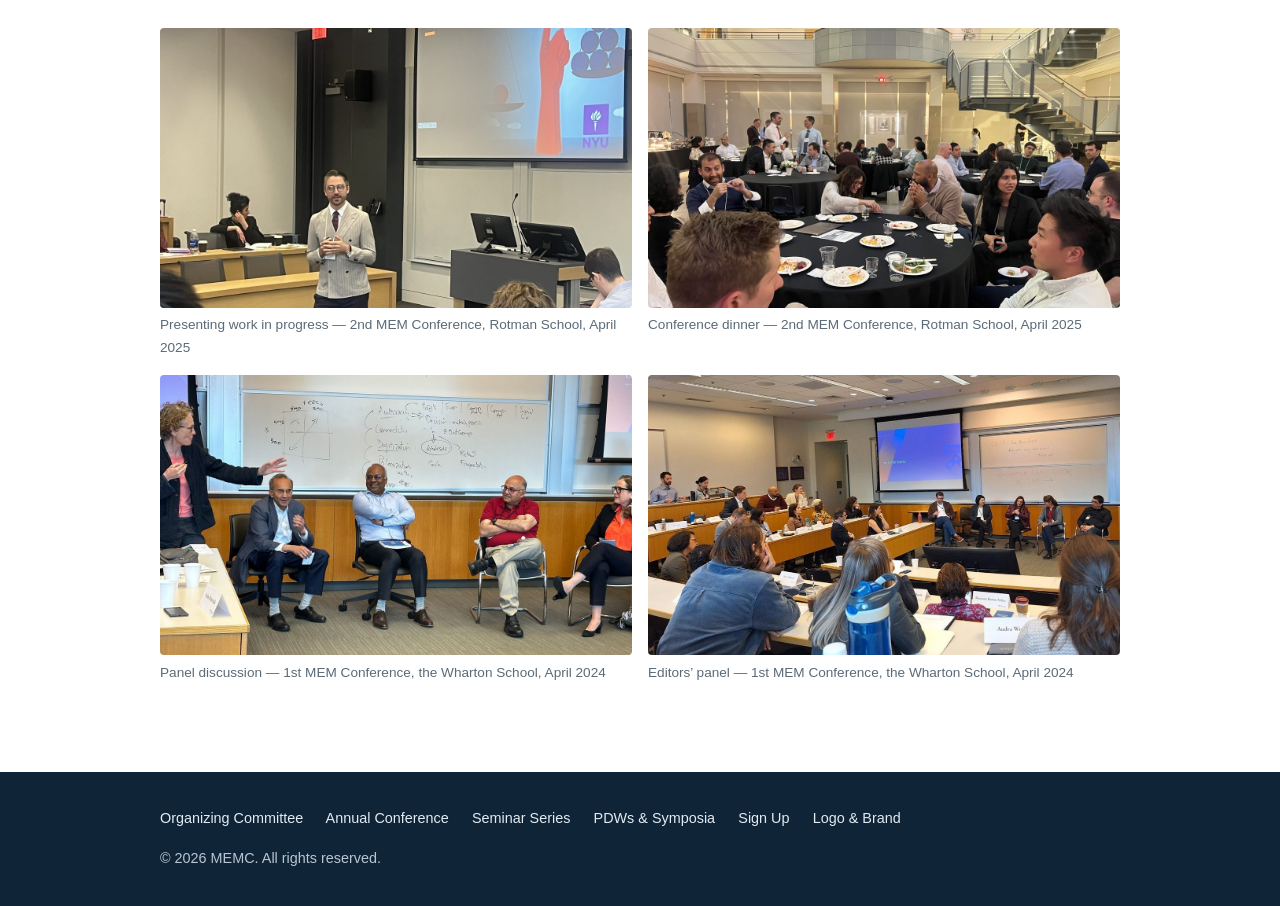
==== commit f966c757: "Fix header logo size for cached stylesheets; shorten banner kicker The header logo now carries width" ====
--- a/docs/index.html
+++ b/docs/index.html
@@ -14,7 +14,7 @@
      signup.html, brand.html). -->
 <header>
   <div class="wrap header-inner">
-    <a class="wordmark" href="index.html"><img src="images/memc-logo-small.png" alt="MEMC &mdash; Management in Emerging Markets Consortium"></a>
+    <a class="wordmark" href="index.html"><img src="images/memc-logo-small.png" width="180" height="60" alt="MEMC &mdash; Management in Emerging Markets Consortium"></a>
     <nav>
       <a href="index.html" class="current">About Us</a>
       <a href="committee.html">Organizing Committee</a>
@@ -28,7 +28,7 @@
 
 <div class="hero">
   <div class="wrap">
-    <div class="kicker">Welcome to MEMC</div>
+    <div class="kicker">Welcome</div>
     <!-- The white-lettered logo, made for dark backgrounds. -->
     <h1><img class="hero-logo" src="images/memc-logo-white.png" alt="MEMC &mdash; Management in Emerging Markets Consortium"></h1>
     <p>A research community fostering collaboration among scholars, researchers,
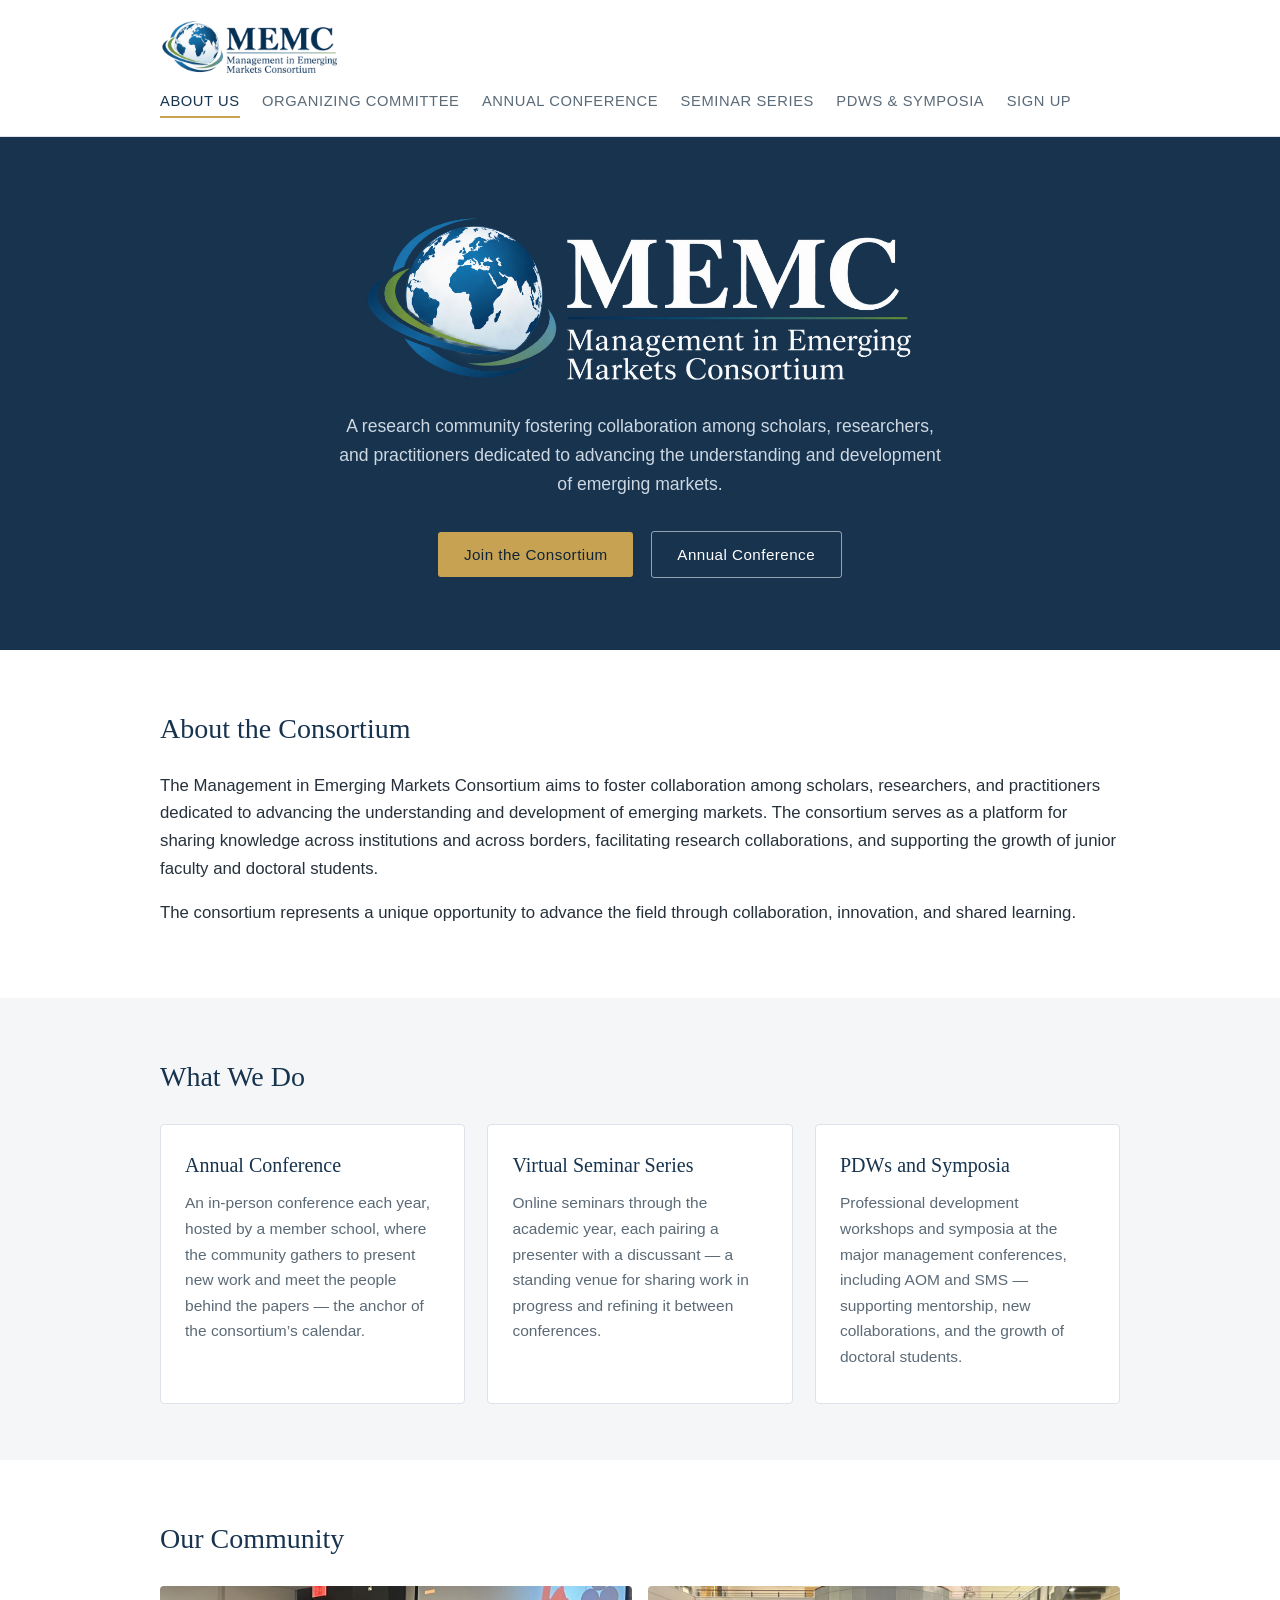
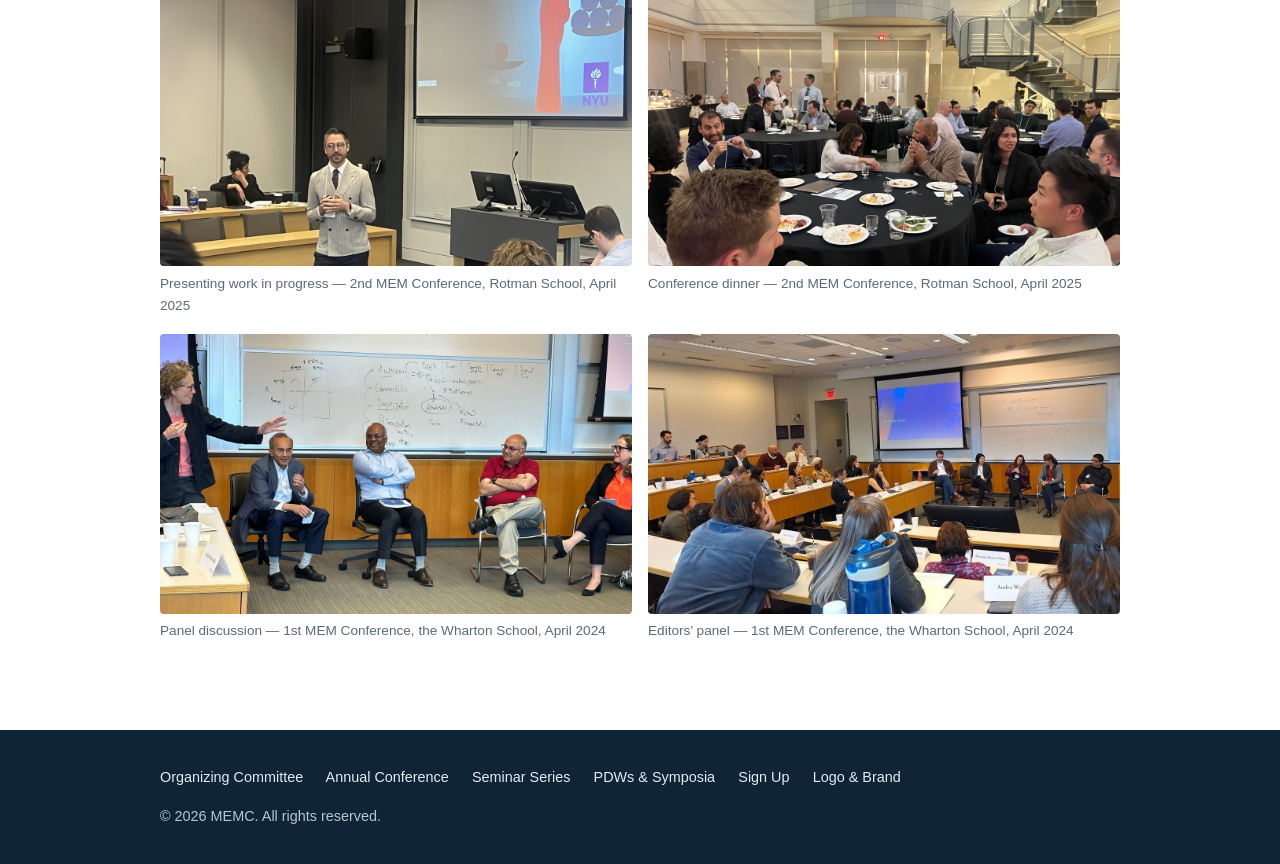
==== commit c9eed086: "Remove the Welcome line above the home banner logo Co-Authored-By: Claude Opus 5.5 <noreply@anthropi" ====
--- a/docs/index.html
+++ b/docs/index.html
@@ -28,7 +28,6 @@
 
 <div class="hero">
   <div class="wrap">
-    <div class="kicker">Welcome</div>
     <!-- The white-lettered logo, made for dark backgrounds. -->
     <h1><img class="hero-logo" src="images/memc-logo-white.png" alt="MEMC &mdash; Management in Emerging Markets Consortium"></h1>
     <p>A research community fostering collaboration among scholars, researchers,
